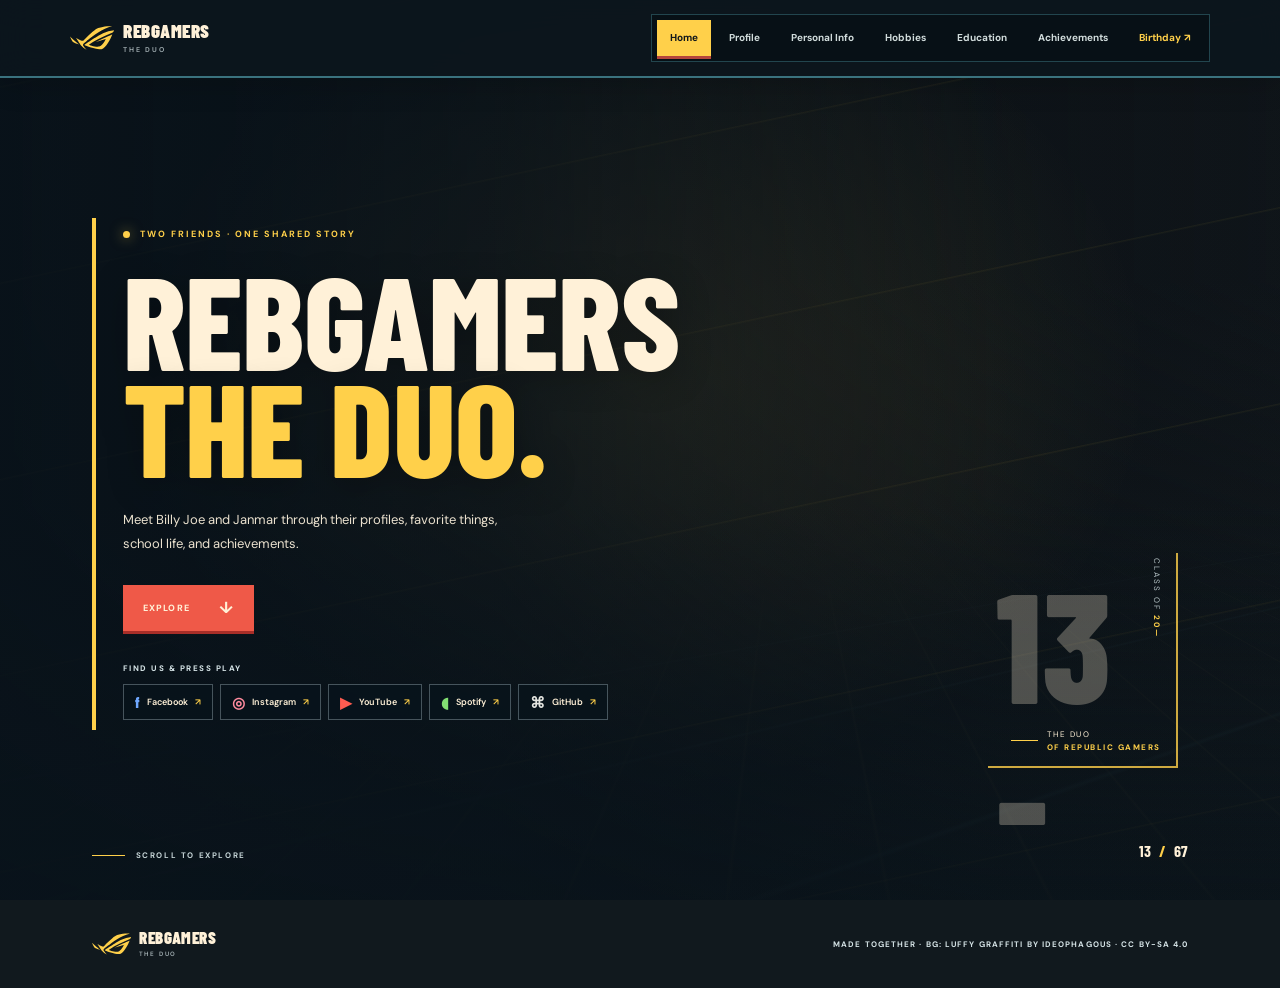
==== PORTFOLIO 2/index.html @ 377629dd "Add files via upload" ====
<!DOCTYPE html>
<html lang="en">
<head>
	<meta charset="UTF-8">
	<meta name="viewport" content="width=device-width, initial-scale=1.0">
	<meta name="theme-color" content="#11171b">
	<meta name="description" content="REBGAMERS: a shared student portfolio featuring hobbies, education, and achievements.">
	<title>REBGAMERS</title>
	<link rel="preconnect" href="https://fonts.googleapis.com">
	<link rel="preconnect" href="https://fonts.gstatic.com" crossorigin>
	<link href="https://fonts.googleapis.com/css2?family=Barlow+Condensed:wght@500;600;700;800;900&family=DM+Sans:wght@400;500;600;700&display=swap" rel="stylesheet">
	<link rel="stylesheet" href="style.css">
</head>
<body>
	<div class="race-backdrop" aria-hidden="true">
		<div class="race-photo"></div>
		<div class="speed-lines"></div>
		<div class="race-grid"></div>
	</div>

	<header class="site-header">
		<a class="wordmark" href="#home" aria-label="REBGAMERS home"><svg class="wordmark-mark" viewBox="0 0 32 18" aria-hidden="true"><path fill="#ffd04a" fill-rule="evenodd" d="M12.143 11.094c-2.552 1.888-2.936 2.676-2.627 3.273a20.501 20.501 0 0 0 2.58 3.2v.023a11.358 11.358 0 0 1-4.046-3.097c-.935-1.264-3.596-5.474-3.596-5.474.297.142.634.314.992.495 1.573.799 3.54 1.796 4.173 1.443 5.736-5.593 8.835-8.558 10.954-9.222C26.517-.139 30.677.54 30.677.54 23.67 2.194 16.384 7.825 13.19 10.294c-.425.328-.777.6-1.046.8zm-.445 3.575a8.9 8.9 0 0 1-1.158-.645s8.482-6.043 13.5-8.429A24.683 24.683 0 0 1 32 3.292a2.404 2.404 0 0 1-.949 1.622h-.047c-11.95 4.874-16.992 8.657-17.395 8.966 0 .007 4.862 1.918 7.59 1.37 2.727-.547 4.824-5.469 4.824-5.469l1.758-.54-9.578 2.893.525-.266.033-.011c.797-.409 2.504-1.253 5.313-2.567 3.348-1.575 6.669-2.893 6.669-2.893-1.11 3.083-4.653 9.767-7.789 10.791-1.167.375-7.158-.72-11.256-2.519zm7.03-2.8.009-.005-.142.052.133-.048zm9.975-6.217zM1.812 11.596A17.537 17.537 0 0 1 0 7.996s4.478 4.178 6.662 5.703l-.059-.028c-.484-.112-3.928-.956-4.791-2.075z"/></svg><span>REBGAMERS<small>THE DUO</small></span></a>
		<nav class="main-nav" aria-label="Main navigation">
			<a class="nav-link active" href="#home" aria-current="page">Home</a>
			<a class="nav-link" href="#Profile">Profile</a>
			<a class="nav-link" href="#personal-info">Personal Info</a>
			<a class="nav-link" href="#hobbies">Hobbies</a>
			<a class="nav-link" href="#education">Education</a>
			<a class="nav-link" href="#achievements">Achievements</a>
			<a class="nav-link nav-date" href="#dates">Birthday <span aria-hidden="true">↗</span></a>
		</nav>
	</header>

	<main>
		<section class="hero" id="home">
			<div class="hero-copy">
				<p class="eyebrow"><span class="live-dot"></span> TWO FRIENDS · ONE SHARED STORY</p>
				<h1>REBGAMERS<br><span>the duo.</span></h1>
				<p class="hero-description">Meet Billy Joe and Janmar through their profiles, favorite things, school life, and achievements.</p>
				<a class="hero-button" href="#Profile">EXPLORE <span aria-hidden="true">↓</span></a>
				<div class="app-shortcuts" aria-label="Useful app links">
					<p>FIND US &amp; PRESS PLAY</p>
					<div class="app-link-grid">
						<a class="app-link app-facebook" href="https://www.facebook.com/" target="_blank" rel="noopener noreferrer"><span aria-hidden="true">f</span> Facebook <span class="app-external" aria-hidden="true">↗</span></a>
						<a class="app-link app-instagram" href="https://www.instagram.com/" target="_blank" rel="noopener noreferrer"><span aria-hidden="true">◎</span> Instagram <span class="app-external" aria-hidden="true">↗</span></a>
						<a class="app-link app-youtube" href="https://www.youtube.com/" target="_blank" rel="noopener noreferrer"><span aria-hidden="true">▶</span> YouTube <span class="app-external" aria-hidden="true">↗</span></a>
						<a class="app-link app-spotify" href="https://open.spotify.com/" target="_blank" rel="noopener noreferrer"><span aria-hidden="true">◖</span> Spotify <span class="app-external" aria-hidden="true">↗</span></a>
						<a class="app-link app-github" href="https://github.com/" target="_blank" rel="noopener noreferrer"><span aria-hidden="true">⌘</span> GitHub <span class="app-external" aria-hidden="true">↗</span></a>
					</div>
				</div>
			</div>
			<div class="hero-aside" aria-label="REBGAMERS">
				<span class="hero-vertical-label">CLASS OF <b>20—</b></span>
				<div class="hero-number">13 - 67</div>
				<div class="hero-caption"><span class="caption-line"></span><span>THE DUO <br><b> OF REPUBLIC GAMERS</b></span></div>
			</div>
			<a class="scroll-cue" href="#Profile"><span class="scroll-line"></span> SCROLL TO EXPLORE</a>
			<div class="hero-index">13 <span>/</span> 67</div>
		</section>

		<section class="Profile-section content-section" id="Profile">
			<div class="section-heading">
				<div><p class="eyebrow section-kicker">012 — GAMERS</p><h2>Meet the <span>DUO.</span></h2></div>
				<p class="section-intro">Two different personalities with Billy Joe And Janmar Lawrence.</p>
			</div>
			<div class="friend-grid">
				<article class="friend-card friend-one">
					<div class="friend-photo-wrap">
						<img class="friend-photo" src="photos/bj.jpg" alt="Billy Joe Damasino" loading="lazy" decoding="async">
						<span class="portrait-label"> spam dol</span><span class="friend-number">13</span>
					</div>
					<div class="friend-info"><p class="eyebrow">YAMETE KUDASAI 13 · CO LEADER</p><h3 contenteditable="true" spellcheck="false" aria-label="Edit first friend's name">Billy Joe E. Damasino</h3><p class="friend-tagline" contenteditable="true" spellcheck="false" aria-label="Edit first friend's tagline">Isaiah 60:22</p><a class="text-link" href="#profile-one-hobbies">EXPLORE PROFILE <span aria-hidden="true">↗</span></a></div>
				</article>
				<article class="friend-card friend-two">
					<div class="friend-photo-wrap">
						<img class="friend-photo" src="photos/jm.jpg" alt="Janmar Lawrence Aloot" loading="lazy" decoding="async">
						<span class="portrait-label">HAYABUSA</span><span class="friend-number">67</span>
					</div>
					<div class="friend-info"><p class="eyebrow">Haya 67 · LEADER</p><h3 contenteditable="true" spellcheck="false" aria-label="Edit second friend's name">Janmar Lawrence P. Aloot</h3><p class="friend-tagline" contenteditable="true" spellcheck="false" aria-label="Edit second friend's tagline">Good energy. Sharp focus. Ready for more.</p><a class="text-link" href="#profile-two-hobbies">EXPLORE PROFILE <span aria-hidden="true">↗</span></a></div>
				</article>
			</div>
			<p class="edit-note">Tap highlighted text to edit it. Your changes are saved in this browser only.</p>
		</section>

		<section class="personal-section content-section" id="personal-info">
			<div class="section-heading">
				<div><p class="eyebrow section-kicker">02 — THE DUO</p><h2>Personal <span>details.</span></h2></div>
				<p class="section-intro">A quick look at the people, places, and details that make up the duo.</p>
			</div>
			<div class="profile-columns personal-columns">
				<article class="personal-panel">
					<div class="panel-topline"><span class="driver-tag"><span class="status-dot"></span> YAMETE KUDASAI 13.</span><span class="panel-id">A / PERSONAL INFO</span></div>
					<h3 contenteditable="true" spellcheck="false" aria-label="Edit first friend's name">BILLY JOE E. DAMASINO </h3>
					<div class="personal-serial">13</div>
					<dl class="personal-list">
						<div class="personal-row"><dt>DATE OF BIRTH</dt><dd contenteditable="true" spellcheck="false">13/09/2008</dd></div>
						<div class="personal-row"><dt>RELIGION</dt><dd contenteditable="true" spellcheck="false">Roman Catholic</dd></div>
						<div class="personal-row"><dt>FATHER</dt><dd contenteditable="true" spellcheck="false">JUANITO D. DAMASINO</dd></div>
						<div class="personal-row"><dt>MOTHER</dt><dd contenteditable="true" spellcheck="false">VIRGINIA E. DAMASINO</dd></div>
						<div class="personal-row"><dt>ADDRESS</dt><dd contenteditable="true" spellcheck="false">Carunoan East Rosario La Union</dd></div>
					</dl>
				</article>
				<article class="personal-panel personal-panel-alt">
					<div class="panel-topline"><span class="driver-tag"><span class="status-dot"></span>ITS UP TO YOU.</span><span class="panel-id">B / PERSONAL INFO</span></div>
					<h3 contenteditable="true" spellcheck="false" aria-label="Edit second friend's name">JANMAR LAWRENCE P. ALOOT</h3>
					<div class="personal-serial">67</div>
					<dl class="personal-list">
						<div class="personal-row"><dt>DATE OF BIRTH</dt><dd contenteditable="true" spellcheck="false">06/10/2004</dd></div>
						<div class="personal-row"><dt>RELIGION</dt><dd contenteditable="true" spellcheck="false">Roman Catholic</dd></div>
						<div class="personal-row"><dt>FATHER</dt><dd contenteditable="true" spellcheck="false">Jayson Chavez</dd></div>
						<div class="personal-row"><dt>MOTHER</dt><dd contenteditable="true" spellcheck="false">Mary Ann Perez</dd></div>
						<div class="personal-row"><dt>ADDRESS</dt><dd contenteditable="true" spellcheck="false">Urdaneta City, Pangasinan</dd></div>
					</dl>
				</article>
			</div>
			
		</section>

		<section class="split-section content-section" id="hobbies">
			<div class="section-heading">
				<div><p class="eyebrow section-kicker">03 — hobbies / favorates</p><h2>we have<br><span>for fun.</span></h2></div>
				<p class="section-two different">Billy Joe And JM has two different hobbies.</p>
			</div>
			<div class="profile-columns">
				<article class="profile-panel" id="profile-one-hobbies">
					<div class="panel-topline"><span class="driver-tag"><span class="status-dot"></span> YAMETE KUDASAI</span><span class="panel-id">A / HOBBIES</span></div>
					<h3 contenteditable="true" spellcheck="false" aria-label="Edit first friend's name">BILLY JOE E.DAMASINO</h3>
					<div class="hobby-folders">
						<section class="hobby-folder" data-user="billy" data-folder="music"><div class="folder-heading"><span class="folder-icon" aria-hidden="true">♫</span><div><h4>Music</h4><p>Favorite songs and audio</p></div></div><label class="folder-add">＋ Add music<input class="folder-input" type="file" accept="audio/*" multiple aria-label="Add music files for Friend One"></label><div class="folder-items" aria-live="polite"><p class="folder-empty">Your music will appear here.</p></div></section>
						<section class="hobby-folder" data-user="billy" data-folder="photos"><div class="folder-heading"><span class="folder-icon" aria-hidden="true">▧</span><div><h4>Photos</h4><p>Pictures and memories</p></div></div><label class="folder-add">＋ Add photos<input class="folder-input" type="file" accept="image/*" multiple aria-label="Add photos for Friend One"></label><div class="folder-items" aria-live="polite"><p class="folder-empty">Your photos will appear here.</p></div></section>
						<section class="hobby-folder" data-user="billy" data-folder="favorites"><div class="folder-heading"><span class="folder-icon" aria-hidden="true">☆</span><div><h4>Favorites</h4><p>Photos or music you love</p></div></div><label class="folder-add">＋ Add favorites<input class="folder-input" type="file" accept="image/*,audio/*" multiple aria-label="Add favorite photos or music for Friend One"></label><div class="folder-items" aria-live="polite"><p class="folder-empty">Your favorites will appear here.</p></div></section>
					</div>
				</article>
				<article class="profile-panel profile-panel-alt" id="profile-two-hobbies">
					<div class="panel-topline"><span class="driver-tag"><span class="status-dot"></span> ITS UP TO YOU.</span><span class="panel-id">B / HOBBIES</span></div>
					<h3 contenteditable="true" spellcheck="false" aria-label="Edit second friend's name">JANMAR LAWRENCE P. ALOOT</h3>
					<div class="hobby-folders">
						<section class="hobby-folder" data-user="janmar" data-folder="music"><div class="folder-heading"><span class="folder-icon" aria-hidden="true">♫</span><div><h4>Music</h4><p>Favorite songs and audio</p></div></div><label class="folder-add">＋ Add music<input class="folder-input" type="file" accept="audio/*" multiple aria-label="Add music files for Friend Two"></label><div class="folder-items" aria-live="polite"><p class="folder-empty">Your music will appear here.</p></div></section>
						<section class="hobby-folder" data-user="janmar" data-folder="photos"><div class="folder-heading"><span class="folder-icon" aria-hidden="true">▧</span><div><h4>Photos</h4><p>Pictures and memories</p></div></div><label class="folder-add">＋ Add photos<input class="folder-input" type="file" accept="image/*" multiple aria-label="Add photos for Friend Two"></label><div class="folder-items" aria-live="polite"><p class="folder-empty">Your photos will appear here.</p></div></section>
						<section class="hobby-folder" data-user="janmar" data-folder="favorites"><div class="folder-heading"><span class="folder-icon" aria-hidden="true">☆</span><div><h4>Favorites</h4><p>Photos or music you love</p></div></div><label class="folder-add">＋ Add favorites<input class="folder-input" type="file" accept="image/*,audio/*" multiple aria-label="Add favorite photos or music for Friend Two"></label><div class="folder-items" aria-live="polite"><p class="folder-empty">Your favorites will appear here.</p></div></section>
					</div>
				</article>
			</div>
			<p class="edit-note">New uploads are saved in this browser.</p>
			<p class="hobby-status" role="status" aria-live="polite"></p>
		</section>

		<section class="education-section content-section" id="education">
			<div class="section-heading">
				<div><p class="eyebrow section-kicker">04 — EDUCATION</p><h2>Every grade.<br><span>Every step.</span></h2></div>
			</div>
			<div class="profile-columns education-columns">
				<article class="education-panel">
					<div class="panel-topline"><span class="driver-tag"><span class="status-dot"></span> YAMETE KUDASAI</span><span class="panel-id">A / EDUCATION</span></div>
					<h3 contenteditable="true" spellcheck="false" aria-label="Edit first friend's name">BILLY JOE E. DAMASINO</h3>
					<div class="school-stage"><span class="stage-label">ELEMENTARY</span><span class="stage-grades">GRADES 1–6</span><p contenteditable="true" spellcheck="false">Carunoan Elementary School · 2014 - 2020</p><div class="grade-track" aria-label="Grades 1 through 6"><span>01</span><span>02</span><span>03</span><span>04</span><span>05</span><span>06</span></div></div>
					<div class="school-stage"><span class="stage-label">JUNIOR HIGH</span><span class="stage-grades">GRADES 7–10</span><p contenteditable="true" spellcheck="false">Rosario Integrated School(RIS) · </p><div class="grade-track four" aria-label="Grades 7 through 10"><span>07</span><span>08</span><span>09</span><span>10</span></div></div>
					<div class="school-stage"><span class="stage-label">SENIOR HIGH</span><span class="stage-grades">GRADES 11–12</span><p contenteditable="true" spellcheck="false">Rosario Integrated School(RIS) · HUMSS 2024- 2026</p><div class="grade-track two" aria-label="Grades 11 and 12"><span>11</span><span>12</span></div></div>
				</article>
				<article class="education-panel education-panel-alt">
					<div class="panel-topline"><span class="driver-tag"><span class="status-dot"></span> Haya 2</span><span class="panel-id">B / EDUCATION</span></div>
					<h3 contenteditable="true" spellcheck="false" aria-label="Edit second friend's name">Janmar Lawrence P. ALOOT</h3>
					<div class="school-stage"><span class="stage-label">ELEMENTARY</span><span class="stage-grades">GRADES 1–6</span><p contenteditable="true" spellcheck="false">Sampiruhan Elementary School</p><div class="grade-track" aria-label="Grades 1 through 6"><span>01</span><span>02</span><span>03</span><span>04</span><span>05</span><span>06</span></div></div>
					<div class="school-stage"><span class="stage-label">JUNIOR HIGH</span><span class="stage-grades">GRADES 7–10</span><p contenteditable="true" spellcheck="false">Palina East National High School</p><div class="grade-track four" aria-label="Grades 7 through 10"><span>07</span><span>08</span><span>09</span><span>10</span></div></div>
					<div class="school-stage"><span class="stage-label">SENIOR HIGH</span><span class="stage-grades">GRADES 11–12</span><p contenteditable="true" spellcheck="false">Palina East National High School · STEM 2019 - 2020 & 2020 - 2022 </p><div class="grade-track two" aria-label="Grades 11 and 12"><span>11</span><span>12</span></div></div>
				</article>
			</div>
		</section>

		<section class="achievement-section content-section" id="achievements">
			<div class="section-heading">
				<div><p class="eyebrow section-kicker">05 — ACHIEVEMENTS</p><h2>Wins worth<br><span>remembering.</span></h2></div>
				<p class="section-intro">Big or small, every achievement counts. Put the award, what it was for, and the year.</p>
			</div>
			<div class="profile-columns achievement-columns">
				<article class="achievement-panel">
					<div class="panel-topline"><span class="driver-tag"><span class="status-dot"></span> YAMETE KUDASAI</span><span class="panel-id">A / ACHIEVEMENTS</span></div>
					<h3 contenteditable="true" spellcheck="false" aria-label="Edit first friend's name">BILLY JOE E. DAMASINO </h3>
					<div class="award-row"><span class="award-star">★</span><div><strong contenteditable="true" spellcheck="false">Champion Performing arts Salip Kaalaman CULMILATING- First Place Creative booth CULMINATING  </strong><p contenteditable="true" spellcheck="false">Award title or achievement · Year</p></div><span class="award-rank">01</span></div>
					<div class="award-row"><span class="award-star">★</span><div><strong contenteditable="true" spellcheck="false"> 8 ball and 9 ball champion intramurals 2024 present </strong><p contenteditable="true" spellcheck="false">2024 Present</p></div><span class="award-rank">02</span></div>
					<div class="award-row"><span class="award-star">★</span><div><strong contenteditable="true" spellcheck="false">8 ball and  9 ball champion intramurals 2025 - defending champion (RIS) District 2025</strong><p >2025 present</p></div><span class="award-rank">03</span></div>
				</article>
				<article class="achievement-panel achievement-panel-alt">
					<div class="panel-topline"><span class="driver-tag"><span class="status-dot"></span> Haya 2</span><span class="panel-id">B / ACHIEVEMENTS</span></div>
					<h3 contenteditable="true" spellcheck="false" aria-label="Edit second friend's name">JANMAR LAWRENCE P. ALOOT</h3>
					<div class="award-row"><span class="award-star">★</span><div><strong contenteditable="true" spellcheck="false">Perfect attendance award</strong></div><span class="award-rank">01</span></div>
					<div class="award-row"><span class="award-star">★</span><div><strong contenteditable="true" spellcheck="false">Sports or team achievement</strong><p contenteditable="true" spellcheck="false">chess 1st runner up intramurals 2018</p></div><span class="award-rank">02</span></div>
					<div class="award-row"><span class="award-star">★</span><div><strong contenteditable="true" spellcheck="false">A personal win</strong><p contenteditable="true" spellcheck="false">chess defending champion 2019 - (PENHS)</p></div><span class="award-rank">03</span></div>
				</article>
			</div>
		</section>

		<section class="dates-section content-section" id="dates">
			<div class="dates-header"><p class="eyebrow section-kicker">06 — CELEBRATE US</p><h2>Our <span>birthdays.</span></h2><p>SPECIAL DAY</p></div>
			<div class="dates-grid">
				<article class="date-entry"><span class="date-driver">YAMETE KUDASAI</span><span class="date-icon" aria-hidden="true">✳</span><h3 contenteditable="true" spellcheck="false">BILLY JOE E. DAMASINO</h3><div class="date-field"><span>BIRTHDAY</span><span contenteditable="true" spellcheck="false">13/09/2008</span></div><div class="date-field"><span>FAVORITE MEMORY</span><span contenteditable="true" spellcheck="false">to celebrate cristmas and new year with my family - december 25 - january 1</span></div></article>
				<article class="date-entry date-entry-alt"><span class="date-driver">Haya 2</span><span class="date-icon" aria-hidden="true">✳</span><h3 contenteditable="true" spellcheck="false">JANMAR LAWRENCE P. ALOOT</h3><div class="date-field"><span>BIRTHDAY</span><span contenteditable="true" spellcheck="false">06/10/2004</span></div><div class="date-field"><span>FAVORITE MEMORY</span><span contenteditable="true" spellcheck="false">to celebrate cristmas and new year with my family - december 25 - january 1</span></div></article>
			</div>
			<p class="final-date">present <span>—</span> 2026</p>
		</section>
	</main>
	<p class="edit-status" role="status" aria-live="polite"></p>

	<footer class="site-footer"><a class="wordmark footer-mark" href="#home" aria-label="REBGAMERS home"><svg class="wordmark-mark" viewBox="0 0 32 18" aria-hidden="true"><path fill="#ffd04a" fill-rule="evenodd" d="M12.143 11.094c-2.552 1.888-2.936 2.676-2.627 3.273a20.501 20.501 0 0 0 2.58 3.2v.023a11.358 11.358 0 0 1-4.046-3.097c-.935-1.264-3.596-5.474-3.596-5.474.297.142.634.314.992.495 1.573.799 3.54 1.796 4.173 1.443 5.736-5.593 8.835-8.558 10.954-9.222C26.517-.139 30.677.54 30.677.54 23.67 2.194 16.384 7.825 13.19 10.294c-.425.328-.777.6-1.046.8zm-.445 3.575a8.9 8.9 0 0 1-1.158-.645s8.482-6.043 13.5-8.429A24.683 24.683 0 0 1 32 3.292a2.404 2.404 0 0 1-.949 1.622h-.047c-11.95 4.874-16.992 8.657-17.395 8.966 0 .007 4.862 1.918 7.59 1.37 2.727-.547 4.824-5.469 4.824-5.469l1.758-.54-9.578 2.893.525-.266.033-.011c.797-.409 2.504-1.253 5.313-2.567 3.348-1.575 6.669-2.893 6.669-2.893-1.11 3.083-4.653 9.767-7.789 10.791-1.167.375-7.158-.72-11.256-2.519zm7.03-2.8.009-.005-.142.052.133-.048zm9.975-6.217zM1.812 11.596A17.537 17.537 0 0 1 0 7.996s4.478 4.178 6.662 5.703l-.059-.028c-.484-.112-3.928-.956-4.791-2.075z"/></svg><span>REBGAMERS<small>THE DUO</small></span></a><p>MADE TOGETHER · BG: LUFFY GRAFFITI BY IDEOPHAGOUS · CC BY-SA 4.0</p></footer>
	<script>
		const sections = Array.from(document.querySelectorAll('main > section'));
		const navigationLinks = Array.from(document.querySelectorAll('.main-nav .nav-link'));

		function showSection(sectionId, updateHistory = true, scrollToTarget = false) {
			const normalizedId = String(sectionId || '').replace(/^#/, '').trim();
			const requestedTarget = normalizedId ? document.getElementById(normalizedId) : null;
			const section = requestedTarget?.closest('main > section') ?? document.getElementById('home');
			if (!section) return;

			const targetSectionId = section.id;
			sections.forEach((item) => {
				const isActive = item === section;
				item.hidden = !isActive;
				item.classList.toggle('section-entering', isActive);
			});
			navigationLinks.forEach((link) => {
				const active = link.hash === `#${targetSectionId}`;
				link.classList.toggle('active', active);
				if (active) link.setAttribute('aria-current', 'page');
				else link.removeAttribute('aria-current');
			});
			const activeLink = navigationLinks.find((link) => link.hash === `#${targetSectionId}`);
			const navigation = activeLink?.parentElement;
			if (activeLink && navigation && navigation.scrollWidth > navigation.clientWidth) {
				const left = activeLink.offsetLeft - navigation.offsetLeft - (navigation.clientWidth - activeLink.clientWidth) / 2;
				navigation.scrollTo({
					left,
					behavior: window.matchMedia('(prefers-reduced-motion: reduce)').matches ? 'auto' : 'smooth'
				});
			}
			if (updateHistory && window.location.hash !== `#${targetSectionId}`) {
				history.pushState(null, '', `#${targetSectionId}`);
			}
			if (scrollToTarget) {
				const behavior = window.matchMedia('(prefers-reduced-motion: reduce)').matches ? 'auto' : 'smooth';
				requestAnimationFrame(() => (requestedTarget || section).scrollIntoView({ behavior, block: 'start' }));
			}
		}

		document.addEventListener('click', (event) => {
			const link = event.target.closest('a[href^="#"]');
			if (!link) return;
			const targetId = decodeURIComponent(link.hash.slice(1));
			const target = document.getElementById(targetId);
			const section = target?.closest('main > section') ?? document.getElementById('home');
			if (!section) return;
			event.preventDefault();
			showSection(targetId, true, true);
		});

		window.addEventListener('popstate', () => showSection(location.hash.slice(1) || 'home', false, true));
		showSection(location.hash.slice(1) || 'home', false, Boolean(location.hash));

		const EDITABLE_STORAGE_KEY = 'portfolio-editable-content-v1';
		const editableContent = Array.from(document.querySelectorAll('[contenteditable="true"]'));
		const editStatus = document.querySelector('.edit-status');
		let savedEdits = {};
		try {
			const storedEdits = JSON.parse(localStorage.getItem(EDITABLE_STORAGE_KEY) || '{}');
			if (storedEdits && typeof storedEdits === 'object' && !Array.isArray(storedEdits)) {
				savedEdits = storedEdits;
			} else {
				throw new Error('Saved edits have an invalid format.');
			}
		} catch (error) {
			editStatus.textContent = 'Could not load saved edits from this browser. The original page text is shown.';
		}

		editableContent.forEach((element, index) => {
			const savedText = savedEdits[`item-${index}`];
			if (typeof savedText === 'string') element.textContent = savedText;
		});

		document.addEventListener('input', (event) => {
			const editedElement = event.target.closest('[contenteditable="true"]');
			if (!editedElement) return;

			const edits = Object.fromEntries(editableContent.map((element, index) => [
				`item-${index}`,
				element.textContent || ''
			]));
			try {
				localStorage.setItem(EDITABLE_STORAGE_KEY, JSON.stringify(edits));
				editStatus.textContent = 'Your changes are saved in this browser only.';
			} catch (error) {
				editStatus.textContent = 'Could not save your changes in this browser. Try removing some browser data.';
			}
		});

		const raceBackdrop = document.querySelector('.race-backdrop');
		const enableParallax = window.matchMedia('(hover: hover) and (pointer: fine)').matches
			&& !window.matchMedia('(prefers-reduced-motion: reduce)').matches;
		let parallaxFrame = 0;
		let pointerX = 0;
		let pointerY = 0;

		function updateParallax() {
			parallaxFrame = 0;
			const x = pointerX;
			const y = pointerY;
			raceBackdrop.style.setProperty('--depth-x', `${-x * 14}px`);
			raceBackdrop.style.setProperty('--depth-y', `${-y * 10}px`);
			raceBackdrop.style.setProperty('--tilt-x', `${y * 1.4}deg`);
			raceBackdrop.style.setProperty('--tilt-y', `${-x * 1.6}deg`);
			raceBackdrop.style.setProperty('--grid-x', `${x * 12}px`);
			raceBackdrop.style.setProperty('--grid-y', `${y * 8}px`);
			raceBackdrop.style.setProperty('--line-x', `${x * -5}px`);
			raceBackdrop.style.setProperty('--light-x', `${50 + x * 18}%`);
			raceBackdrop.style.setProperty('--light-y', `${42 + y * 18}%`);
		}

		function resetParallax() {
			pointerX = 0;
			pointerY = 0;
			if (!parallaxFrame) parallaxFrame = requestAnimationFrame(updateParallax);
		}

		if (enableParallax) {
			window.addEventListener('pointermove', (event) => {
				pointerX = (event.clientX / window.innerWidth - .5) * 2;
				pointerY = (event.clientY / window.innerHeight - .5) * 2;
				if (!parallaxFrame) parallaxFrame = requestAnimationFrame(updateParallax);
			});
			window.addEventListener('pointerleave', resetParallax);
			window.addEventListener('blur', resetParallax);
		}

		const HOBBY_STORAGE_KEY = 'portfolio-hobby-files-v1';
		const hobbyStatus = document.querySelector('.hobby-status');
		let savedHobbyFiles = {};

		function setHobbyStatus(message) {
			hobbyStatus.textContent = message;
		}

		try {
			const storedFiles = JSON.parse(localStorage.getItem(HOBBY_STORAGE_KEY) || '{}');
			if (storedFiles && typeof storedFiles === 'object' && !Array.isArray(storedFiles)) {
				savedHobbyFiles = storedFiles;
			} else {
				throw new Error('Saved hobby files have an invalid format.');
			}
		} catch (error) {
			setHobbyStatus('Saved uploads could not be read from this browser.');
		}

		function getHobbyFolderKey(folder) {
			return `${folder.dataset.user}-${folder.dataset.folder}`;
		}

		function renderHobbyFiles(folder, files) {
			const container = folder.querySelector('.folder-items');
			container.replaceChildren();
			const validFiles = Array.isArray(files)
				? files.filter((file) => file && typeof file.name === 'string' && typeof file.data === 'string' && file.data)
				: [];

			if (!validFiles.length) {
				const emptyMessage = document.createElement('p');
				emptyMessage.className = 'folder-empty';
				const type = folder.dataset.folder;
				emptyMessage.textContent = type === 'music'
					? 'Your music will appear here.'
					: type === 'photos'
						? 'Your photos will appear here.'
						: 'Your favorites will appear here.';
				container.append(emptyMessage);
				return;
			}

			validFiles.forEach((file) => {
				const item = document.createElement('div');
				item.className = 'folder-item';
				if (typeof file.type === 'string' && file.type.startsWith('image/')) {
					const image = document.createElement('img');
					image.src = file.data;
					image.alt = file.name;
					item.append(image);
				} else if (typeof file.type === 'string' && file.type.startsWith('audio/')) {
					const audio = document.createElement('audio');
					audio.controls = true;
					audio.src = file.data;
					item.append(audio);
				}
				const name = document.createElement('span');
				name.className = 'folder-file-name';
				name.textContent = file.name;
				item.append(name);
				container.append(item);
			});
		}

		document.querySelectorAll('.hobby-folder').forEach((folder) => {
			renderHobbyFiles(folder, savedHobbyFiles[getHobbyFolderKey(folder)]);
		});

		function readHobbyFile(file) {
			return new Promise((resolve, reject) => {
				const reader = new FileReader();
				reader.onload = () => resolve({ name: file.name, type: file.type, data: reader.result });
				reader.onerror = () => reject(new Error(`Could not read ${file.name}.`));
				reader.readAsDataURL(file);
			});
		}

		document.querySelectorAll('.folder-input').forEach((input) => {
			input.addEventListener('change', async () => {
				const folder = input.closest('.hobby-folder');
				const key = getHobbyFolderKey(folder);
				try {
					const files = await Promise.all(Array.from(input.files || [], readHobbyFile));
					if (!files.length) return;
					const updatedFiles = [...(Array.isArray(savedHobbyFiles[key]) ? savedHobbyFiles[key] : []), ...files];
					const updatedSavedFiles = { ...savedHobbyFiles, [key]: updatedFiles };
					localStorage.setItem(HOBBY_STORAGE_KEY, JSON.stringify(updatedSavedFiles));
					savedHobbyFiles = updatedSavedFiles;
					renderHobbyFiles(folder, updatedFiles);
					setHobbyStatus('Your files were added and saved in this browser.');
				} catch (error) {
					setHobbyStatus(`Could not save your files in this browser. ${error.message}`);
				} finally {
					input.value = '';
				}
			});
		});

	</script>
</body>
</html>
---- PORTFOLIO 2/style.css ----
:root {
	color-scheme: dark;
	--ink: #11171b;
	--paper: #fff1d8;
	--muted: #bed4dc;
	--line: rgba(216, 235, 237, .2);
	--lime: #ffd04a;
	--orange: #ef5948;
	--ocean: #62bfd0;
	--soft-text: #d5e3e6;
	--quiet-text: #9fbac2;
	--display: 'Barlow Condensed', Impact, sans-serif;
	--body: 'DM Sans', sans-serif;
}

* { box-sizing: border-box; }
html { scroll-behavior: smooth; scroll-padding-top: 84px; }
body { margin: 0; background: var(--ink); color: var(--paper); font-family: var(--body); font-size: 14px; line-height: 1.6; }
a { color: inherit; text-decoration: none; }
::selection { background: var(--lime); color: var(--ink); }
:focus-visible { outline: 2px solid var(--lime); outline-offset: 4px; }

.race-backdrop { position: fixed; inset: 0; z-index: -1; overflow: hidden; background: #11171b; perspective: 1000px; perspective-origin: 50% 45%; pointer-events: none; }
.race-photo { position: absolute; inset: -2%; background-image: linear-gradient(90deg, rgba(10, 16, 21, .9) 0%, rgba(10, 16, 21, .68) 39%, rgba(10, 16, 21, .15) 100%), linear-gradient(0deg, #11171b 1%, transparent 68%), url('https://upload.wikimedia.org/wikipedia/commons/thumb/5/50/Graffiti_of_Luffy_-_Bad_Cannstatt_-_Stuttgart.jpg/1920px-Graffiti_of_Luffy_-_Bad_Cannstatt_-_Stuttgart.jpg'); background-position: center, center, 58% 48%; background-size: cover; transform-style: preserve-3d; animation: engine-idle 28s ease-in-out infinite alternate; }
.race-photo::after { position: absolute; inset: 0; background: radial-gradient(ellipse at var(--light-x, 50%) var(--light-y, 42%), rgba(255, 208, 74, .12), transparent 54%); content: ''; mix-blend-mode: screen; }
.speed-lines { position: absolute; inset: 0; opacity: .2; background: repeating-linear-gradient(168deg, transparent 0 84px, rgba(255, 208, 74, .3) 85px, transparent 87px 192px); animation: track-flow 14s linear infinite; }
.race-grid { position: absolute; right: -14%; bottom: -53%; width: 80%; height: 90%; opacity: .24; transform: perspective(390px) translate3d(var(--grid-x, 0px), var(--grid-y, 0px), 0) rotateX(64deg) rotateZ(-13deg); transform-origin: center top; background-image: linear-gradient(rgba(98, 191, 208, .25) 1px, transparent 1px), linear-gradient(90deg, rgba(255, 208, 74, .18) 1px, transparent 1px); background-size: 56px 56px; mask-image: linear-gradient(to bottom, transparent, black 31%, transparent 88%); }
@keyframes track-flow { from { transform: translate3d(var(--line-x, 0px), 0, 0) translateX(-20%); } to { transform: translate3d(var(--line-x, 0px), 0, 0) translateX(calc(-15% + 5vw)); } }
@keyframes engine-idle { from { transform: perspective(1000px) translate3d(var(--depth-x, 0px), var(--depth-y, 0px), 0) rotateX(var(--tilt-x, 0deg)) rotateY(var(--tilt-y, 0deg)) scale(1.075) translate3d(-.7%, 0, 0); } to { transform: perspective(1000px) translate3d(var(--depth-x, 0px), var(--depth-y, 0px), 0) rotateX(var(--tilt-x, 0deg)) rotateY(var(--tilt-y, 0deg)) scale(1.11) translate3d(.7%, -1%, 0); } }

.site-header { position: sticky; z-index: 5; top: 0; left: 0; display: flex; width: 100%; height: 78px; align-items: center; justify-content: space-between; padding: 0 5.5%; border-bottom: 2px solid rgba(98,191,208,.55); background: rgba(12,22,29,.94); box-shadow: 0 8px 28px rgba(0,0,0,.16); backdrop-filter: blur(16px); }
.wordmark { display: inline-flex; align-items: center; gap: 9px; font-family: var(--display); font-weight: 900; font-size: 19px; line-height: .87; letter-spacing: .5px; }
.wordmark-mark { display: block; width: 44px; height: 34px; flex: 0 0 auto; object-fit: contain; }
.wordmark-light { color: var(--lime); }
.wordmark small { display: block; margin-top: 6px; font-family: var(--body); font-size: 7px; line-height: 1; font-weight: 600; letter-spacing: 1.7px; color: rgba(213,227,230,.76); }
.main-nav { display: flex; align-items: center; gap: 5px; padding: 5px; border: 1px solid rgba(98,191,208,.3); background: rgba(4,13,18,.48); }
.nav-link { position: relative; display: inline-flex; min-height: 36px; align-items: center; padding: 0 12px; border: 1px solid transparent; color: rgba(232,243,242,.9); font-size: 10px; font-weight: 700; transition: color .2s ease, background .2s ease, border-color .2s ease, transform .2s ease; }
.nav-link:hover { transform: translateY(-2px); border-color: rgba(239,89,72,.58); color: #ffb4a6; }
.nav-link.active { border-color: var(--lime); background: var(--lime); color: var(--ink); box-shadow: 0 3px 0 rgba(239,89,72,.75); }
.nav-date { color: var(--lime); }
.nav-link.active.nav-date { color: var(--ink); }
.nav-date span { padding-left: 3px; }
main > section[hidden] { display: none !important; }
.section-entering { animation: section-arrive .52s cubic-bezier(.2,.72,.2,1) both; }
@keyframes section-arrive { from { opacity: 0; transform: translateY(14px); } to { opacity: 1; transform: translateY(0); } }

.hero { position: relative; display: flex; min-height: 700px; height: min(840px, calc(100svh - 78px)); align-items: center; padding: 70px 7.15% 100px; overflow: hidden; }
.hero::before { position: absolute; inset: 0; background: linear-gradient(90deg, rgba(9,19,27,.83) 0%, rgba(9,19,27,.62) 39%, rgba(9,19,27,.06) 78%), linear-gradient(0deg, rgba(10,20,27,.74), transparent 48%); content: ''; }
.hero-copy { position: relative; z-index: 1; max-width: 750px; padding: 10px 0 10px 27px; border-left: 4px solid var(--lime); animation: reveal-in .9s cubic-bezier(.2,.7,.2,1) both; }
@keyframes reveal-in { from { opacity: 0; transform: translateY(20px); } to { opacity: 1; transform: translateY(0); } }
.eyebrow { margin: 0; font-size: 9px; font-weight: 700; letter-spacing: 2px; line-height: 1.5; }
.hero .eyebrow { display: flex; align-items: center; gap: 10px; color: var(--lime); }
.live-dot, .status-dot { width: 7px; height: 7px; border-radius: 50%; background: var(--lime); box-shadow: 0 0 13px rgba(255,208,74,.6); }
h1, h2, h3, p { overflow-wrap: anywhere; }
.hero h1 { margin: 23px 0 17px; font-family: var(--display); font-size: clamp(76px, 10.2vw, 145px); font-weight: 800; line-height: .82; letter-spacing: -.6px; text-transform: uppercase; text-shadow: 0 7px 35px rgba(0,0,0,.3); }
.hero h1 span { color: var(--lime); }
.hero-description { max-width: 390px; margin: 29px 0 28px; color: rgba(255,244,224,.92); font-size: 13px; line-height: 1.9; }
.hero-button { display: inline-flex; min-height: 49px; align-items: center; gap: 29px; padding: 0 20px; border-bottom: 3px solid #a82e28; background: var(--orange); color: #fff1d8; font-size: 9px; font-weight: 800; letter-spacing: 1.2px; transition: gap .2s ease, background .2s ease; }
.hero-button:hover { gap: 38px; background: #ff705d; }
.hero-button span { font-size: 16px; }
.app-shortcuts { margin-top: 28px; }
.app-shortcuts > p { margin: 0 0 9px; color: var(--soft-text); font-size: 8px; font-weight: 800; letter-spacing: 1.5px; }
.app-link-grid { display: flex; flex-wrap: wrap; gap: 7px; }
.app-link { display: inline-flex; min-height: 36px; align-items: center; gap: 7px; padding: 0 11px; border: 1px solid rgba(190,212,220,.34); background: rgba(8,20,28,.76); color: var(--paper); font-size: 9px; font-weight: 600; transition: border-color .2s ease, background .2s ease, transform .2s ease; }
.app-link:hover { transform: translateY(-2px); border-color: var(--lime); background: rgba(16,20,19,.85); }
.app-link > span:first-child { font-family: var(--display); font-size: 15px; font-weight: 800; }
.app-facebook > span:first-child { color: #6fa8ff; }
.app-instagram > span:first-child { color: #ff8b9f; }
.app-youtube > span:first-child { color: #ff5c51; }
.app-spotify > span:first-child { color: #82df72; }
.app-github > span:first-child { color: #e3e4df; }
.app-link .app-external { color: var(--lime); font-size: 9px; }
.hero-aside { position: absolute; right: 8%; bottom: 16%; width: 190px; height: 215px; border-right: 2px solid rgba(255,208,74,.8); border-bottom: 2px solid rgba(255,208,74,.8); }
.hero-vertical-label { position: absolute; top: 5px; right: 13px; color: rgba(213,227,230,.84); font-size: 8px; letter-spacing: 2px; writing-mode: vertical-rl; }
.hero-vertical-label b { color: var(--lime); }
.hero-number { position: absolute; top: 12px; left: 8px; font-family: var(--display); font-size: 155px; font-weight: 800; line-height: 1; color: rgba(255,241,216,.28); }
.hero-caption { position: absolute; right: 15px; bottom: 13px; display: flex; align-items: center; gap: 9px; font-size: 8px; letter-spacing: 1.5px; line-height: 1.6; }
.hero-caption b { color: var(--lime); }
.caption-line { width: 27px; height: 1px; background: var(--lime); }
.scroll-cue { position: absolute; bottom: 38px; left: 7.15%; display: flex; align-items: center; gap: 11px; color: rgba(223,239,240,.88); font-size: 8px; font-weight: 700; letter-spacing: 1.6px; }
.scroll-line { width: 33px; height: 1px; background: var(--lime); }
.hero-index { position: absolute; right: 7.15%; bottom: 36px; font-family: var(--display); font-size: 16px; font-weight: 700; }
.hero-index span { padding: 0 5px; color: var(--lime); }

.content-section { position: relative; padding: 105px 10% 112px; border-top: 1px solid rgba(98,191,208,.3); }
.content-section:not(.dates-section) { background-blend-mode: normal, screen; }
.friends-section { background-color: #151d21; background-image: repeating-linear-gradient(0deg, transparent 0 39px, rgba(98,191,208,.035) 40px), linear-gradient(130deg, rgba(98,191,208,.07), transparent 52%); }
.section-heading { display: flex; align-items: end; justify-content: space-between; gap: 25px; margin-bottom: 43px; }
.section-heading > div:first-child { padding-left: 17px; border-left: 4px solid var(--lime); }
.section-kicker { margin-bottom: 11px; color: var(--lime); }
.section-heading h2, .dates-header h2 { margin: 0; font-family: var(--display); font-size: clamp(47px, 6.2vw, 78px); font-weight: 700; line-height: .89; text-transform: uppercase; text-shadow: 0 4px 24px rgba(98,191,208,.12); }
.section-heading h2 span, .dates-header h2 span { color: var(--lime); }
.section-intro { max-width: 300px; margin: 0 0 4px; color: var(--muted); font-size: 11px; line-height: 1.8; }
.friend-grid { display: grid; grid-template-columns: repeat(2, minmax(0, 1fr)); gap: 24px; }
.friend-card { display: grid; grid-template-columns: minmax(150px, .83fr) 1fr; min-width: 0; overflow: hidden; border: 1px solid rgba(98,191,208,.22); border-bottom: 3px solid var(--lime); border-radius: 4px; background: linear-gradient(145deg, rgba(28,48,57,.96), rgba(18,30,37,.96)); box-shadow: 0 18px 42px rgba(0,0,0,.24); transition: transform .25s ease, box-shadow .25s ease, border-color .25s ease; }
.friend-card:hover { transform: translateY(-4px); box-shadow: 0 24px 48px rgba(0,0,0,.34); }
.friend-two { border-bottom-color: var(--orange); }
.friend-photo-wrap { position: relative; min-height: 265px; overflow: hidden; background: #303834; }
.friend-photo { display: block; width: 100%; height: 100%; min-height: 265px; object-fit: cover; filter: saturate(.62); transition: filter .35s ease, transform .5s ease; }
.friend-card:hover .friend-photo { filter: saturate(.98); transform: scale(1.035); }
.portrait-label { position: absolute; top: 12px; left: 12px; padding: 4px 6px; background: var(--lime); color: var(--ink); font-size: 7px; font-weight: 800; letter-spacing: 1px; }
.friend-number { position: absolute; right: 9px; bottom: 0; color: rgba(255,241,216,.9); font-family: var(--display); font-size: 61px; font-weight: 800; line-height: 1; }
.friend-info { align-self: center; min-width: 0; padding: 20px clamp(14px, 2.1vw, 31px); }
.friend-info .eyebrow { color: var(--lime); font-size: 7px; letter-spacing: 1.25px; }
.friend-info h3, .profile-panel h3, .education-panel h3, .achievement-panel h3, .date-entry h3 { margin: 8px 0; font-family: var(--display); font-size: 36px; font-weight: 700; line-height: 1; text-transform: uppercase; }
.friend-tagline { min-height: 40px; margin: 12px 0 16px; color: var(--muted); font-size: 10px; line-height: 1.7; }
.text-link { display: inline-flex; align-items: center; gap: 8px; color: var(--lime); font-size: 8px; font-weight: 800; letter-spacing: 1px; }
.edit-note { margin: 13px 0 0; color: var(--quiet-text); font-size: 9px; }
.edit-status { min-height: 0; margin: 0; color: var(--lime); font-size: 9px; text-align: center; }
.edit-status:empty { display: none; }
[contenteditable="true"] { border-radius: 2px; outline: none; transition: background .15s ease, box-shadow .15s ease; }
[contenteditable="true"]:hover { background: rgba(255,208,74,.07); }
[contenteditable="true"]:focus { background: rgba(255,208,74,.09); box-shadow: 0 0 0 2px rgba(255,208,74,.42); }

.split-section { background-color: #11191e; background-image: repeating-linear-gradient(0deg, transparent 0 39px, rgba(98,191,208,.035) 40px), linear-gradient(130deg, rgba(239,89,72,.045), transparent 52%); }
.personal-section { background-color: #151d21; background-image: repeating-linear-gradient(0deg, transparent 0 39px, rgba(98,191,208,.035) 40px), linear-gradient(130deg, rgba(98,191,208,.07), transparent 52%); }
.profile-columns { display: grid; grid-template-columns: repeat(2, minmax(0, 1fr)); gap: 24px; }
.personal-panel { position: relative; min-width: 0; overflow: hidden; padding: 30px 29px 26px; border: 1px solid rgba(98,191,208,.34); border-top: 4px solid var(--lime); border-radius: 3px; background: linear-gradient(145deg, #1d323b, #111d24 68%); box-shadow: 0 20px 46px rgba(0,0,0,.28); }
.personal-panel::after { position: absolute; top: -23px; right: 8px; color: rgba(190,212,220,.055); content: '13'; font-family: var(--display); font-size: 150px; font-weight: 900; line-height: 1; pointer-events: none; }
.personal-panel-alt { border-top-color: var(--orange); background: linear-gradient(145deg, #352b2b, #1b2025 68%); }
.personal-panel-alt::after { content: '67'; color: rgba(255,180,166,.07); }
.personal-panel-alt .status-dot { background: var(--orange); box-shadow: 0 0 13px rgba(239,89,72,.45); }
.personal-panel h3 { position: relative; z-index: 1; margin: 25px 0 20px; font-family: var(--display); font-size: 44px; font-weight: 700; line-height: 1; text-transform: uppercase; }
.personal-serial { position: absolute; right: 26px; top: 78px; z-index: 0; color: rgba(255, 241, 216, 0.1); font-family: var(--display); font-size: 140px; font-weight: 800; line-height: 1; }
.personal-list { margin: 0; }
.personal-row { position: relative; z-index: 1; display: grid; min-height: 51px; grid-template-columns: minmax(110px, .7fr) minmax(0, 1.3fr); align-items: center; gap: 12px; border-top: 1px solid var(--line); }
.personal-row dt { color: var(--quiet-text); font-size: 8px; font-weight: 800; letter-spacing: 1px; }
.personal-row dd { min-width: 0; margin: 0; color: var(--paper); font-size: 11px; }
.personal-panel-alt .personal-row dd { color: #ffd0c5; }
.privacy-note { margin: 15px 0 0; color: var(--quiet-text); font-size: 9px; }
.profile-panel, .education-panel, .achievement-panel { min-width: 0; padding: 27px 29px 24px; border: 1px solid rgba(98,191,208,.3); border-top: 4px solid var(--lime); border-radius: 4px; background: linear-gradient(145deg, rgba(29,50,59,.97), rgba(17,29,36,.97) 72%); box-shadow: 0 18px 42px rgba(0,0,0,.23); transition: transform .25s ease, box-shadow .25s ease; }
.profile-panel:hover, .education-panel:hover, .achievement-panel:hover { transform: translateY(-3px); box-shadow: 0 24px 48px rgba(0,0,0,.3); }
.profile-panel-alt, .education-panel-alt, .achievement-panel-alt { border-top-color: var(--orange); }
.profile-panel-alt .status-dot, .education-panel-alt .status-dot, .achievement-panel-alt .status-dot { background: var(--orange); box-shadow: 0 0 13px rgba(239,89,72,.45); }
.panel-topline { display: flex; align-items: center; justify-content: space-between; gap: 10px; }
.driver-tag, .panel-id { display: inline-flex; align-items: center; gap: 8px; color: var(--soft-text); font-size: 8px; font-weight: 700; letter-spacing: 1.25px; }
.panel-id { color: var(--quiet-text); }
.profile-panel h3, .education-panel h3, .achievement-panel h3 { margin: 23px 0 17px; font-size: 40px; }
.detail-list { margin: 0; padding: 0; list-style: none; }
.detail-list li { display: grid; min-height: 51px; grid-template-columns: 29px 1fr 16px; align-items: center; gap: 10px; border-top: 1px solid var(--line); font-size: 12px; }
.detail-index { color: var(--lime); font-family: var(--display); font-size: 15px; font-weight: 700; }
.profile-panel-alt .detail-index, .profile-panel-alt .detail-arrow { color: var(--orange); }
.detail-arrow { color: var(--lime); font-size: 12px; }
.panel-footnote { margin: 17px 0 0; color: var(--quiet-text); font-size: 8px; font-weight: 700; letter-spacing: 1.4px; }
.hobby-folders { display: grid; grid-template-columns: repeat(3, minmax(0, 1fr)); gap: 9px; }
.hobby-folder { display: flex; min-width: 0; min-height: 190px; flex-direction: column; padding: 12px 10px 10px; border: 1px solid rgba(98,191,208,.26); border-radius: 2px; background: rgba(5,17,24,.42); transition: border-color .2s ease, transform .2s ease, background .2s ease; }
.hobby-folder:hover { transform: translateY(-3px); border-color: var(--ocean); background: rgba(5,17,24,.68); }
.folder-heading { display: flex; align-items: center; gap: 8px; min-width: 0; }
.folder-icon { display: grid; width: 27px; height: 27px; flex: 0 0 27px; place-items: center; background: rgba(255,208,74,.12); color: var(--lime); font-size: 17px; }
.profile-panel-alt .folder-icon { background: rgba(239,89,72,.12); color: var(--orange); }
.folder-heading h4 { margin: 0; font-family: var(--display); font-size: 17px; line-height: 1; text-transform: uppercase; }
.folder-heading p { margin: 4px 0 0; color: var(--quiet-text); font-size: 8px; line-height: 1.3; }
.folder-add { display: inline-flex; min-height: 29px; align-items: center; justify-content: center; margin-top: 11px; border: 1px solid rgba(255,208,74,.4); color: var(--lime); cursor: pointer; font-size: 8px; font-weight: 700; transition: background .2s ease, color .2s ease; }
.folder-add:hover, .folder-add:focus-within { background: var(--lime); color: var(--ink); }
.profile-panel-alt .folder-add { border-color: rgba(239,89,72,.45); color: var(--orange); }
.profile-panel-alt .folder-add:hover, .profile-panel-alt .folder-add:focus-within { background: var(--orange); color: var(--ink); }
.folder-input { position: absolute; width: 1px; height: 1px; overflow: hidden; opacity: 0; }
.folder-items { display: grid; min-width: 0; gap: 7px; margin-top: 9px; }
.folder-empty { margin: auto 0; padding: 8px 0; color: var(--quiet-text); font-size: 8px; line-height: 1.5; text-align: center; }
.folder-item { display: grid; min-width: 0; gap: 5px; }
.folder-item img { display: block; width: 100%; max-height: 90px; aspect-ratio: 1.45; object-fit: cover; background: #11191e; }
.folder-item audio { display: block; width: 100%; height: 30px; }
.folder-file-name { overflow: hidden; color: var(--soft-text); font-size: 8px; text-overflow: ellipsis; white-space: nowrap; }
.hobby-status { min-height: 1.5em; margin: 5px 0 0; color: var(--lime); font-size: 9px; }
.education-section { background-color: #172126; background-image: repeating-linear-gradient(0deg, transparent 0 39px, rgba(98,191,208,.035) 40px), linear-gradient(130deg, rgba(98,191,208,.07), transparent 52%); }
.education-panel { padding-top: 24px; }
.school-stage { position: relative; padding: 14px 0 15px; border-top: 1px solid var(--line); }
.stage-label { display: inline-block; color: var(--lime); font-size: 8px; font-weight: 800; letter-spacing: 1.4px; }
.education-panel-alt .stage-label { color: var(--orange); }
.stage-grades { float: right; color: var(--quiet-text); font-size: 8px; font-weight: 700; letter-spacing: 1px; }
.school-stage p { min-height: 20px; margin: 5px 0 11px; color: var(--soft-text); font-size: 10px; }
.grade-track { display: grid; grid-template-columns: repeat(6, minmax(0, 1fr)); gap: 4px; }
.grade-track.four { grid-template-columns: repeat(4, minmax(0, 1fr)); }
.grade-track.two { grid-template-columns: repeat(2, minmax(0, 1fr)); }
.grade-track span { display: grid; min-height: 25px; place-items: center; border: 1px solid rgba(216,235,237,.2); color: var(--quiet-text); font-family: var(--display); font-size: 11px; font-weight: 700; }
.education-panel .grade-track span:focus { border-color: var(--lime); color: var(--lime); }
.education-panel-alt .grade-track span:focus { border-color: var(--orange); color: var(--orange); }

.achievement-section { background-color: #11191e; background-image: repeating-linear-gradient(0deg, transparent 0 39px, rgba(98,191,208,.035) 40px), linear-gradient(130deg, rgba(239,89,72,.05), transparent 52%); }
.achievement-panel { padding-bottom: 13px; }
.award-row { display: grid; grid-template-columns: 22px minmax(0, 1fr) 20px; align-items: start; gap: 11px; padding: 15px 0; border-top: 1px solid var(--line); }
.award-star { color: var(--lime); font-size: 15px; }
.achievement-panel-alt .award-star, .achievement-panel-alt .award-rank { color: var(--orange); }
.award-row strong { display: inline-block; max-width: 100%; font-size: 11px; font-weight: 700; }
.award-row p { margin: 4px 0 0; color: var(--muted); font-size: 9px; }
.award-rank { color: var(--quiet-text); font-family: var(--display); font-size: 13px; font-weight: 700; text-align: right; }

.dates-section { position: relative; padding-top: 97px; padding-bottom: 84px; background: var(--lime); color: var(--ink); }
.dates-section .section-kicker { color: #574515; }
.dates-header h2 { font-size: clamp(52px, 7.4vw, 94px); }
.dates-header h2 span { color: #335766; }
.dates-header > p:last-child { max-width: 360px; margin: 17px 0 33px; color: #384d53; font-size: 11px; }
.dates-grid { display: grid; grid-template-columns: repeat(2, minmax(0, 1fr)); gap: 14px; }
.date-entry { position: relative; min-width: 0; padding: 23px 25px 20px; background: rgba(255,255,255,.44); }
.date-entry-alt { background: rgba(17,21,20,.075); }
.date-driver { color: #5d512d; font-size: 8px; font-weight: 800; letter-spacing: 1.2px; }
.date-icon { position: absolute; top: 14px; right: 21px; color: #42717d; font-size: 21px; }
.date-entry h3 { margin: 12px 0 18px; font-size: 34px; }
.date-field { display: flex; justify-content: space-between; gap: 14px; padding: 10px 0; border-top: 1px solid rgba(17,21,20,.18); font-size: 10px; }
.date-field span:first-child { color: #5c4f2c; font-size: 8px; font-weight: 800; letter-spacing: .8px; }
.date-field span:last-child { min-width: 0; font-weight: 600; text-align: right; }
.final-date { margin: 29px 0 0; color: #4f5c4f; font-size: 8px; font-weight: 800; letter-spacing: 1.6px; text-align: right; }
.final-date span { padding: 0 5px; }

.site-footer { display: flex; min-height: 88px; align-items: center; justify-content: space-between; gap: 15px; padding: 15px 7.15%; background: #11191e; }
.footer-mark { transform: scale(.89); transform-origin: left center; }
.site-footer > p { color: var(--soft-text); font-size: 8px; font-weight: 700; letter-spacing: 1.1px; text-align: center; }
.image-credit { color: var(--lime); text-decoration: underline; text-underline-offset: 3px; }
.image-credit:hover { color: var(--ocean); }
@media (min-width: 1500px) { .content-section { padding-right: max(10%, calc((100% - 1180px) / 2)); padding-left: max(10%, calc((100% - 1180px) / 2)); } }
@media (max-width: 940px) {
	.site-header { height: 72px; padding: 0 4%; }
	.main-nav { gap: 14px; }
	.nav-link { padding: 0 8px; font-size: 9px; }
	.hero { min-height: 650px; height: min(820px, calc(100svh - 72px)); padding-left: 5%; }
	.hero-aside { right: 7%; }
	.scroll-cue { left: 6%; }
	.content-section { padding: 84px 6%; }
	.friend-card { grid-template-columns: minmax(120px, .7fr) 1fr; }
	.friend-photo-wrap, .friend-photo { min-height: 235px; }
	.friend-info { padding: 16px; }
	.friend-info h3 { font-size: 31px; }
	.hobby-folders { grid-template-columns: repeat(2, minmax(0, 1fr)); }
	.profile-panel, .education-panel, .achievement-panel { padding-right: 21px; padding-left: 21px; }
	.personal-panel { padding-right: 21px; padding-left: 21px; }
}
@media (max-width: 700px) {
	html { scroll-padding-top: 68px; }
	.site-header { position: sticky; height: 66px; padding: 0 17px; background: rgba(17,21,20,.94); backdrop-filter: blur(12px); }
	.wordmark { gap: 6px; font-size: 13px; }
	.wordmark-mark { width: 38px; height: 29px; }
	.wordmark small { font-size: 6px; letter-spacing: 1.35px; }
	.main-nav { max-width: calc(100vw - 190px); gap: 17px; overflow-x: auto; scrollbar-width: thin; scrollbar-color: rgba(98,191,208,.7) transparent; }
	.main-nav::-webkit-scrollbar { height: 3px; }
	.main-nav::-webkit-scrollbar-thumb { background: rgba(98,191,208,.7); }
	.nav-link { flex: 0 0 auto; min-height: 32px; padding: 0 8px; font-size: 9px; }
	.hero { min-height: 690px; height: calc(100svh - 66px); max-height: 820px; padding: 20px 21px 90px; }
	.race-photo { background-image: linear-gradient(90deg, rgba(10,16,21,.84), rgba(10,16,21,.35)), linear-gradient(0deg, #11171b 1%, transparent 76%), url('https://upload.wikimedia.org/wikipedia/commons/thumb/5/50/Graffiti_of_Luffy_-_Bad_Cannstatt_-_Stuttgart.jpg/960px-Graffiti_of_Luffy_-_Bad_Cannstatt_-_Stuttgart.jpg'); background-position: center, center, 58% center; }
	.hero-copy { padding-left: 15px; border-left-width: 3px; }
	.hero h1 { font-size: clamp(60px, 13vw, 94px); line-height: .86; }
	.hero-description { max-width: 310px; }
	.app-shortcuts { margin-top: 22px; }
	.app-link-grid { max-width: 320px; }
	.app-link { min-height: 32px; padding: 0 8px; font-size: 8px; }
	.hero-aside { display: none; }
	.hero-number { font-size: 102px; }
	.scroll-cue { bottom: 28px; left: 22px; font-size: 7px; }
	.hero-index { right: 22px; bottom: 26px; }
	.content-section { padding: 70px 21px 74px; }
	.section-heading { display: block; margin-bottom: 29px; }
	.section-heading h2 { font-size: clamp(48px, 12vw, 70px); }
	.section-intro { max-width: 360px; margin-top: 16px; }
	.friend-grid, .profile-columns, .dates-grid { grid-template-columns: 1fr; gap: 14px; }
	.friend-card { grid-template-columns: minmax(125px, .78fr) 1fr; }
	.friend-photo-wrap, .friend-photo { min-height: 220px; }
	.friend-info { padding: 16px 18px; }
	.friend-info h3 { font-size: 34px; }
	.profile-panel, .education-panel, .achievement-panel { padding: 22px 20px 19px; }
	.profile-panel h3, .education-panel h3, .achievement-panel h3 { margin-top: 19px; font-size: 36px; }
	.hobby-folders { grid-template-columns: 1fr; }
	.personal-panel { padding: 22px 20px 19px; }
	.personal-panel h3 { margin-top: 19px; font-size: 38px; }
	.dates-section { padding-top: 73px; }
	.dates-header h2 { font-size: clamp(54px, 13vw, 78px); }
	.date-entry { padding: 20px; }
	.final-date { text-align: left; }
	.site-footer { min-height: 78px; padding: 12px 17px; }
	.site-footer > p { max-width: 160px; font-size: 7px; }
}
@media (max-width: 370px) {
	.main-nav { max-width: calc(100vw - 170px); gap: 13px; }
	.friend-card { grid-template-columns: 112px 1fr; }
	.friend-photo-wrap, .friend-photo { min-height: 212px; }
	.friend-info { padding: 12px; }
	.friend-info .eyebrow { font-size: 6px; }
	.friend-info h3 { font-size: 28px; }
	.text-link { font-size: 7px; }
}
@media (prefers-reduced-motion: reduce) {
	*, *::before, *::after { scroll-behavior: auto !important; animation-duration: .01ms !important; animation-iteration-count: 1 !important; transition-duration: .01ms !important; }
}
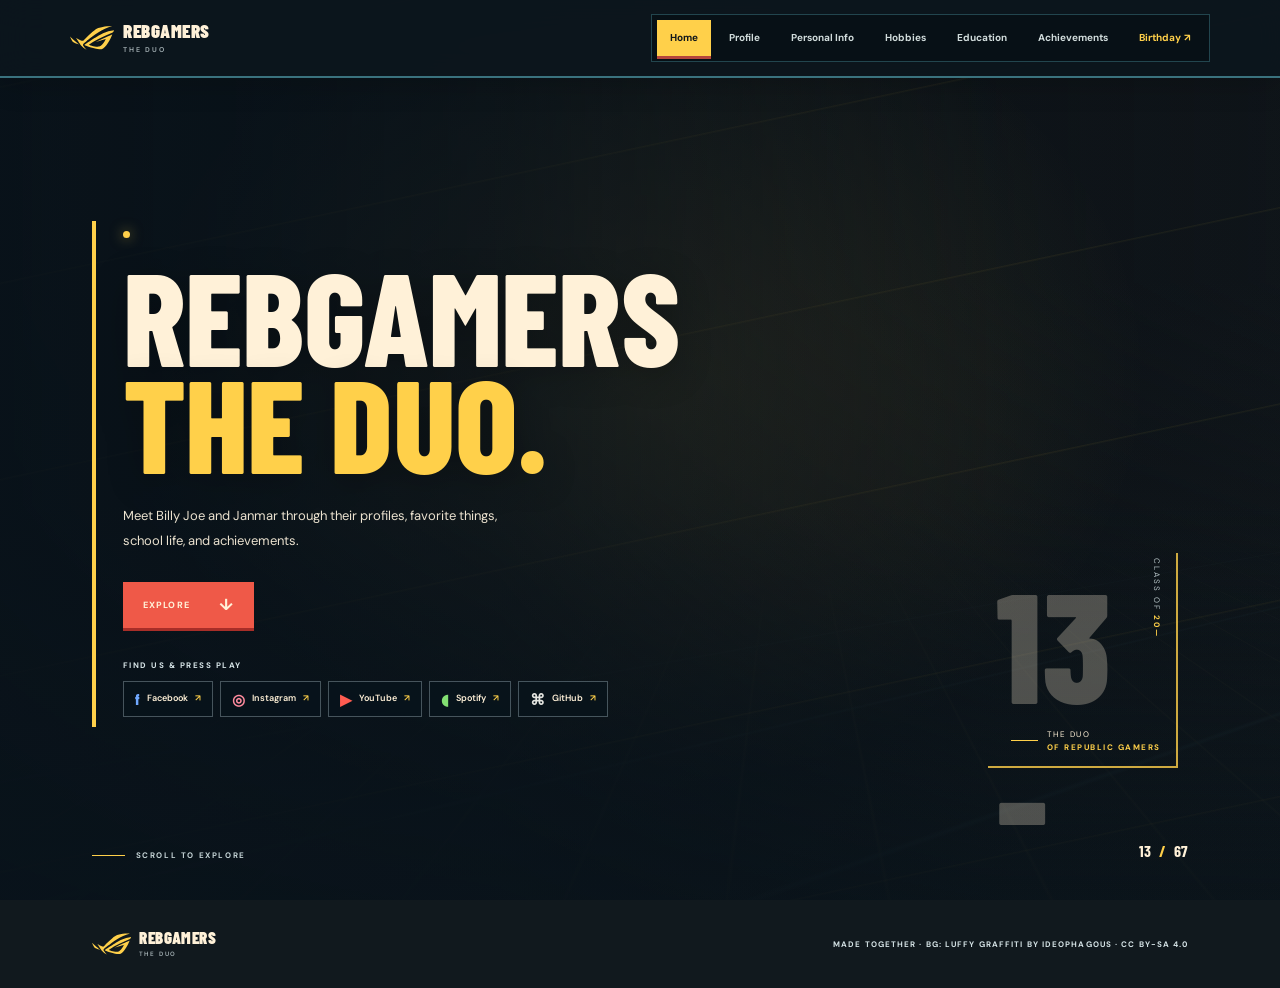
==== commit 0b6d1cb8: "Update print statement from 'Hello' to 'Goodbye'" ====
--- a/PORTFOLIO 2/index.html
+++ b/PORTFOLIO 2/index.html
@@ -6,6 +6,17 @@
 	<meta name="theme-color" content="#11171b">
 	<meta name="description" content="REBGAMERS: a shared student portfolio featuring hobbies, education, and achievements.">
 	<title>REBGAMERS</title>
+	<link rel="canonical" href="https://billyjoedamasino45-gif.github.io/REBGAMERS..../">
+	<meta property="og:type" content="website">
+	<meta property="og:url" content="https://billyjoedamasino45-gif.github.io/REBGAMERS..../">
+	<meta property="og:title" content="REBGAMERS ">
+	<meta property="og:description" content="Meet Billy Joe and Janmar in their shared portfolio of profiles, hobbies, education, and achievements.">
+	<meta property="og:image" content="https://billyjoedamasino45-gif.github.io/REBGAMERS..../photos/bj.jpg">
+	<meta property="og:image:alt" content="Billy Joe Damasino">
+	<meta name="twitter:card" content="summary_large_image">
+	<meta name="twitter:title" content="REBGAMERS ">
+	<meta name="twitter:description" content="Meet Billy Joe and Janmar in their shared portfolio of profiles, hobbies, education, and achievements.">
+	<meta name="twitter:image" content="https://billyjoedamasino45-gif.github.io/REBGAMERS..../photos/bj.jpg">
 	<link rel="preconnect" href="https://fonts.googleapis.com">
 	<link rel="preconnect" href="https://fonts.gstatic.com" crossorigin>
 	<link href="https://fonts.googleapis.com/css2?family=Barlow+Condensed:wght@500;600;700;800;900&family=DM+Sans:wght@400;500;600;700&display=swap" rel="stylesheet">
@@ -34,7 +45,7 @@
 	<main>
 		<section class="hero" id="home">
 			<div class="hero-copy">
-				<p class="eyebrow"><span class="live-dot"></span> TWO FRIENDS · ONE SHARED STORY</p>
+				<p class="eyebrow"><span class="live-dot"></span> </p>
 				<h1>REBGAMERS<br><span>the duo.</span></h1>
 				<p class="hero-description">Meet Billy Joe and Janmar through their profiles, favorite things, school life, and achievements.</p>
 				<a class="hero-button" href="#Profile">EXPLORE <span aria-hidden="true">↓</span></a>
@@ -66,14 +77,14 @@
 			<div class="friend-grid">
 				<article class="friend-card friend-one">
 					<div class="friend-photo-wrap">
-						<img class="friend-photo" src="photos/bj.jpg" alt="Billy Joe Damasino" loading="lazy" decoding="async">
+						<img class="friend-photo" src="bj.jpg" alt="Billy Joe Damasino" loading="lazy" decoding="async">
 						<span class="portrait-label"> spam dol</span><span class="friend-number">13</span>
 					</div>
 					<div class="friend-info"><p class="eyebrow">YAMETE KUDASAI 13 · CO LEADER</p><h3 contenteditable="true" spellcheck="false" aria-label="Edit first friend's name">Billy Joe E. Damasino</h3><p class="friend-tagline" contenteditable="true" spellcheck="false" aria-label="Edit first friend's tagline">Isaiah 60:22</p><a class="text-link" href="#profile-one-hobbies">EXPLORE PROFILE <span aria-hidden="true">↗</span></a></div>
 				</article>
 				<article class="friend-card friend-two">
 					<div class="friend-photo-wrap">
-						<img class="friend-photo" src="photos/jm.jpg" alt="Janmar Lawrence Aloot" loading="lazy" decoding="async">
+						<img class="friend-photo" src="jm.jpg" alt="Janmar Lawrence Aloot" loading="lazy" decoding="async">
 						<span class="portrait-label">HAYABUSA</span><span class="friend-number">67</span>
 					</div>
 					<div class="friend-info"><p class="eyebrow">Haya 67 · LEADER</p><h3 contenteditable="true" spellcheck="false" aria-label="Edit second friend's name">Janmar Lawrence P. Aloot</h3><p class="friend-tagline" contenteditable="true" spellcheck="false" aria-label="Edit second friend's tagline">Good energy. Sharp focus. Ready for more.</p><a class="text-link" href="#profile-two-hobbies">EXPLORE PROFILE <span aria-hidden="true">↗</span></a></div>
--- a/PORTFOLIO 2/style.css
+++ b/PORTFOLIO 2/style.css
@@ -95,7 +95,7 @@
 .friend-card { display: grid; grid-template-columns: minmax(150px, .83fr) 1fr; min-width: 0; overflow: hidden; border: 1px solid rgba(98,191,208,.22); border-bottom: 3px solid var(--lime); border-radius: 4px; background: linear-gradient(145deg, rgba(28,48,57,.96), rgba(18,30,37,.96)); box-shadow: 0 18px 42px rgba(0,0,0,.24); transition: transform .25s ease, box-shadow .25s ease, border-color .25s ease; }
 .friend-card:hover { transform: translateY(-4px); box-shadow: 0 24px 48px rgba(0,0,0,.34); }
 .friend-two { border-bottom-color: var(--orange); }
-.friend-photo-wrap { position: relative; min-height: 265px; overflow: hidden; background: #303834; }
+.friend-photo-wrap { position: relative; display: block; min-height: 265px; overflow: hidden; background: #303834; }
 .friend-photo { display: block; width: 100%; height: 100%; min-height: 265px; object-fit: cover; filter: saturate(.62); transition: filter .35s ease, transform .5s ease; }
 .friend-card:hover .friend-photo { filter: saturate(.98); transform: scale(1.035); }
 .portrait-label { position: absolute; top: 12px; left: 12px; padding: 4px 6px; background: var(--lime); color: var(--ink); font-size: 7px; font-weight: 800; letter-spacing: 1px; }
